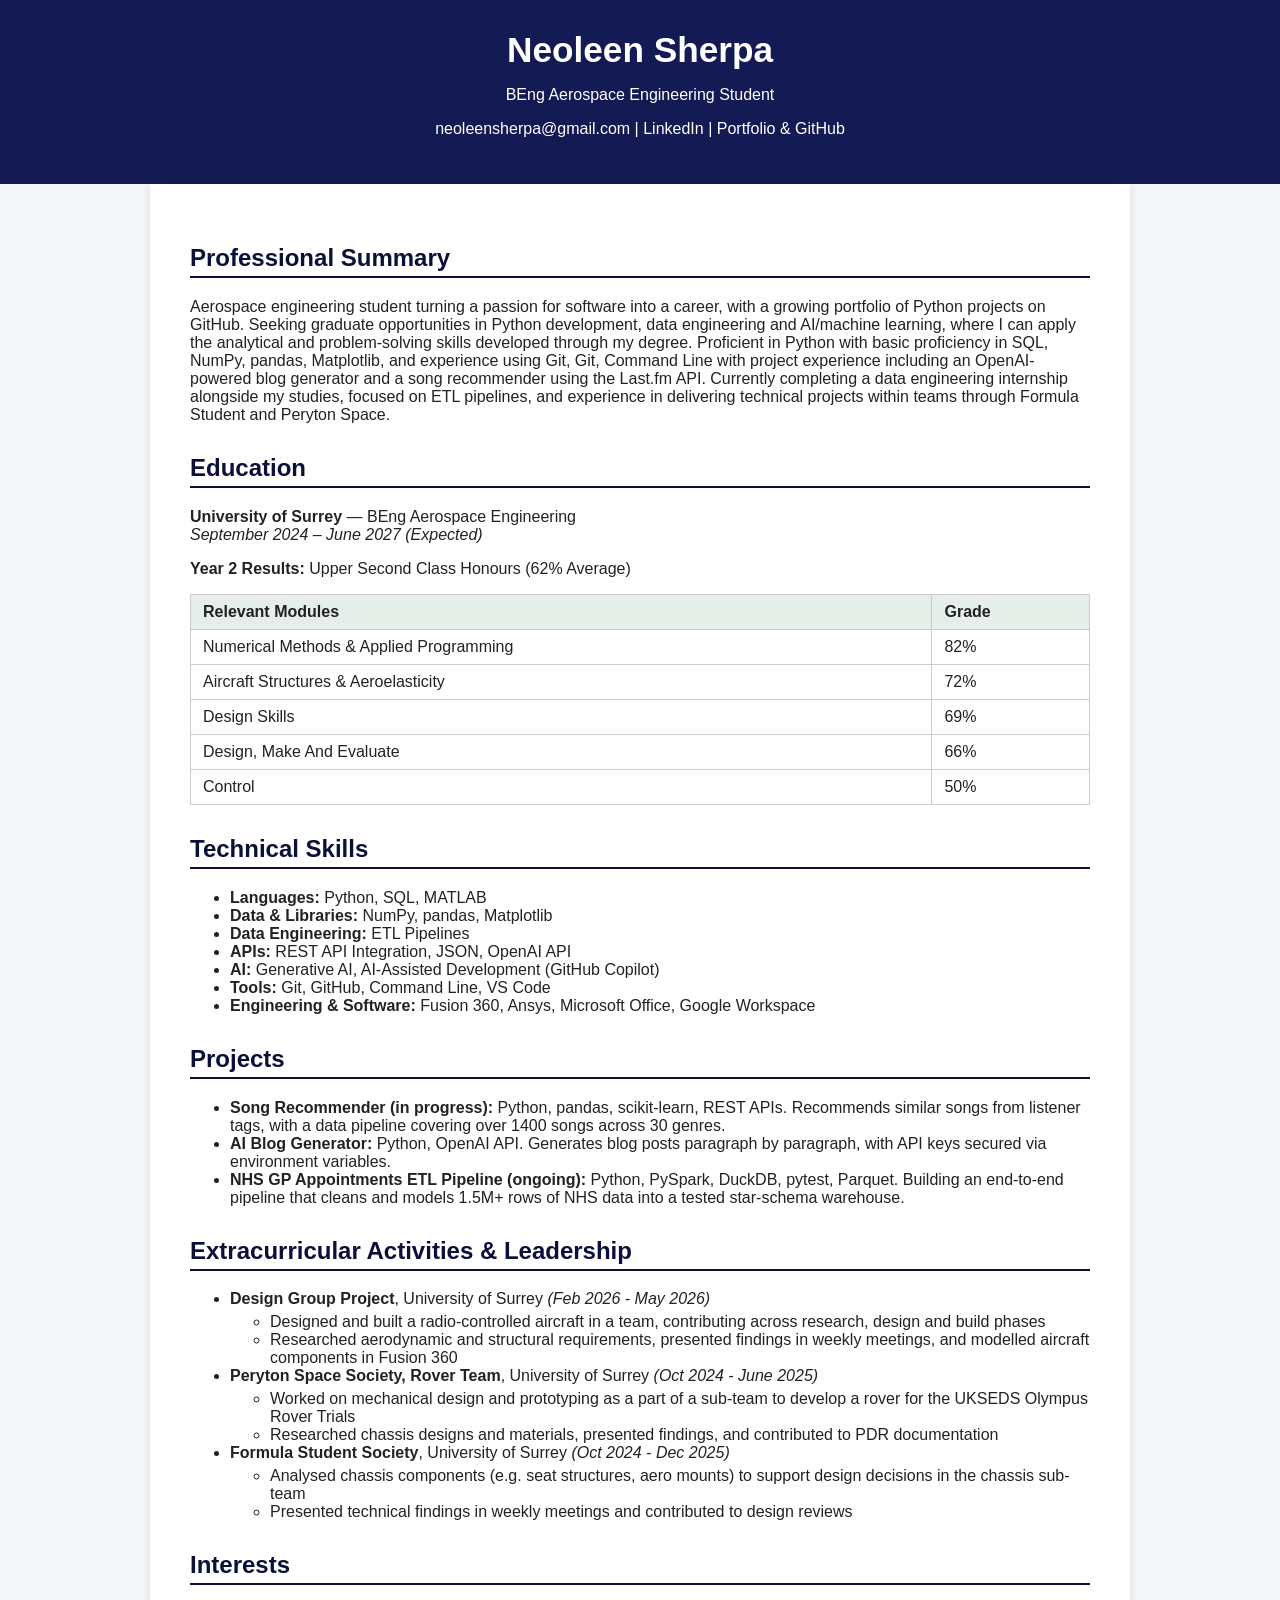
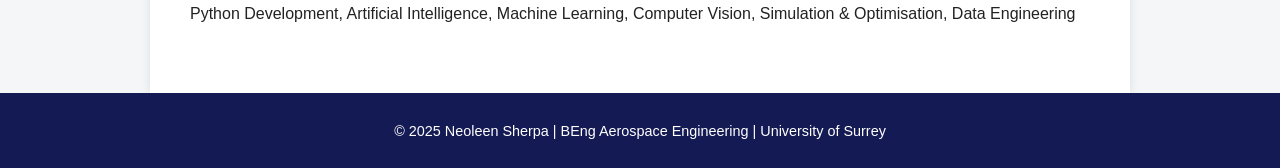
==== docs/index.html @ 85b72d18 "Add docs page with index and icon" ====
<!DOCTYPE html>
<html lang="en">
<head>
  <meta charset="UTF-8">
  <meta name="viewport" content="width=device-width, initial-scale=1.0">
  <title>Neoleen Sherpa | CV</title>
  <link rel="icon" type="image/x-icon" href="neo.ico">
  <link rel="stylesheet" href="stylesheet.css">
  <style>
    body {
      font-family: Arial, sans-serif;
      background-color: #f4f6f7;
      color: #222;
      margin: 0;
      padding: 0;
    }

    header {
      background-color: #141a53;
      color: #fff;
      padding: 30px;
      text-align: center;
    }

    h1 {
      margin: 0;
      font-size: 2.2em;
    }

    h2 {
      color: #0b103b;
      border-bottom: 2px solid #0b103b;
      padding-bottom: 4px;
    }

    main {
      padding: 40px;
      max-width: 900px;
      margin: 0 auto;
      background-color: #fff;
      box-shadow: 0 0 10px rgba(0,0,0,0.1);
    }

    section {
      margin-bottom: 30px;
    }

    table {
      border-collapse: collapse;
      width: 100%;
    }

    th, td {
      border: 1px solid #ccc;
      padding: 8px 12px;
      text-align: left;
    }

    th {
      background-color: #e6eee9;
    }

    ul {
      margin-top: 5px;
    }

    footer {
      background-color: #141a53;
      color: white;
      text-align: center;
      padding: 15px;
      font-size: 0.9em;
    }

    a {
      color: #0b103b;
      text-decoration: none;
    }

    a:hover {
      text-decoration: underline;
    }
  </style>
</head>
<body>
  <header>
    <h1>Neoleen Sherpa</h1>
    <p>BEng Aerospace Engineering Student</p>
    <p>
      <a href="mailto:neoleensherpa@gmail.com" style="color:#fff;">neoleensherpa@gmail.com</a> |
      <a href="https://www.linkedin.com/in/neoleen-sherpa-520845363/" style="color:#fff;">LinkedIn</a> |
      <a href="https://github.com/neoleeen" style="color:#fff;">Portfolio & GitHub</a>
    </p>
  </header>

  <main>
    <section>
      <h2>Professional Summary</h2>
      <p>
        Aerospace engineering student turning a passion for software into a career, with a growing portfolio of Python projects on GitHub.
        Seeking graduate opportunities in Python development, data engineering and AI/machine learning, where I can apply the analytical
        and problem-solving skills developed through my degree. Proficient in Python with basic proficiency in SQL, NumPy, pandas, Matplotlib, 
        and experience using Git, Git, Command Line with project experience including an OpenAI-powered blog generator and a song recommender 
        using the Last.fm API. Currently completing a data engineering internship alongside my studies, focused on ETL pipelines, and experience 
        in delivering technical projects within teams through Formula Student and Peryton Space.
      </p>
    </section>

    <section>
      <h2>Education</h2>
      <p><strong>University of Surrey</strong> — BEng Aerospace Engineering<br>
      <em>September 2024 – June 2027 (Expected)</em></p>

      <p><strong>Year 2 Results:</strong> Upper Second Class Honours (62% Average)</p>
      <table>
        <tr><th>Relevant Modules</th><th>Grade</th></tr>
        <tr><td>Numerical Methods & Applied Programming</td><td>82%</td></tr>
        <tr><td>Aircraft Structures & Aeroelasticity</td><td>72%</td></tr>
        <tr><td>Design Skills</td><td>69%</td></tr>
        <tr><td>Design, Make And Evaluate</td><td>66%</td></tr>
        <tr><td>Control</td><td>50%</td></tr>
      </table>
    </section>

    <section>
      <h2>Technical Skills</h2>
      <ul>
        <li><strong>Languages:</strong> Python, SQL, MATLAB</li>
        <li><strong>Data & Libraries:</strong> NumPy, pandas, Matplotlib</li>
        <li><strong>Data Engineering:</strong> ETL Pipelines</li>
        <li><strong>APIs:</strong> REST API Integration, JSON, OpenAI API</li>
        <li><strong>AI:</strong> Generative AI, AI-Assisted Development (GitHub Copilot)</li>
        <li><strong>Tools:</strong> Git, GitHub, Command Line, VS Code</li>
        <li><strong>Engineering & Software: </strong> Fusion 360, Ansys, Microsoft Office, Google Workspace</li>
      </ul>
    </section>

    <section>
      <h2>Projects</h2>
      <ul>
        <li>
          <strong>Song Recommender (in progress):</strong> Python, pandas, scikit-learn, REST APIs.  
          Recommends similar songs from listener tags, with a data pipeline covering over 1400 songs across 30 genres.
        </li>
        <li>
          <strong>AI Blog Generator:</strong> Python, OpenAI API. 
          Generates blog posts paragraph by paragraph, with API keys secured via environment variables.
        </li>
        <li>
          <strong>NHS GP Appointments ETL Pipeline (ongoing):</strong> Python, PySpark, DuckDB, pytest, Parquet.  
          Building an end-to-end pipeline that cleans and models 1.5M+ rows of NHS data into a tested star-schema warehouse.
        </li>
      </ul>
    </section>

    <section>
      <h2>Extracurricular Activities & Leadership</h2>
      <ul>
        <li>
          <strong> Design Group Project</strong>, University of Surrey <em>(Feb 2026 - May 2026)</em>
          <ul>
            <li>Designed and built a radio-controlled aircraft in a team, contributing across research, design and build phases</li>
            <li>Researched aerodynamic and structural requirements, presented findings in weekly meetings, and modelled aircraft components in Fusion 360</li>
          </ul>
        </li>
        <li>
          <strong>Peryton Space Society, Rover Team</strong>, University of Surrey <em>(Oct 2024 - June 2025)</em>
          <ul>
            <li>Worked on mechanical design and prototyping as a part of a sub-team to develop a rover for the UKSEDS Olympus Rover Trials</li>
            <li>Researched chassis designs and materials, presented findings, and contributed to PDR documentation</li>
          </ul>
        </li>
        <li>
          <strong>Formula Student Society</strong>, University of Surrey <em>(Oct 2024 - Dec 2025)</em>
          <ul>
            <li>Analysed chassis components (e.g. seat structures, aero mounts) to support design decisions in the chassis sub-team</li>
            <li>Presented technical findings in weekly meetings and contributed to design reviews</li>
          </ul>
        </li>
      </ul>
    </section>

    <section>
      <h2>Interests</h2>
      <p> Python Development, Artificial Intelligence, Machine Learning, Computer Vision, Simulation & Optimisation, Data Engineering</p>
    </section>
  </main>

  <footer>
    <p>© 2025 Neoleen Sherpa | BEng Aerospace Engineering | University of Surrey</p>
  </footer>
</body>
</html>
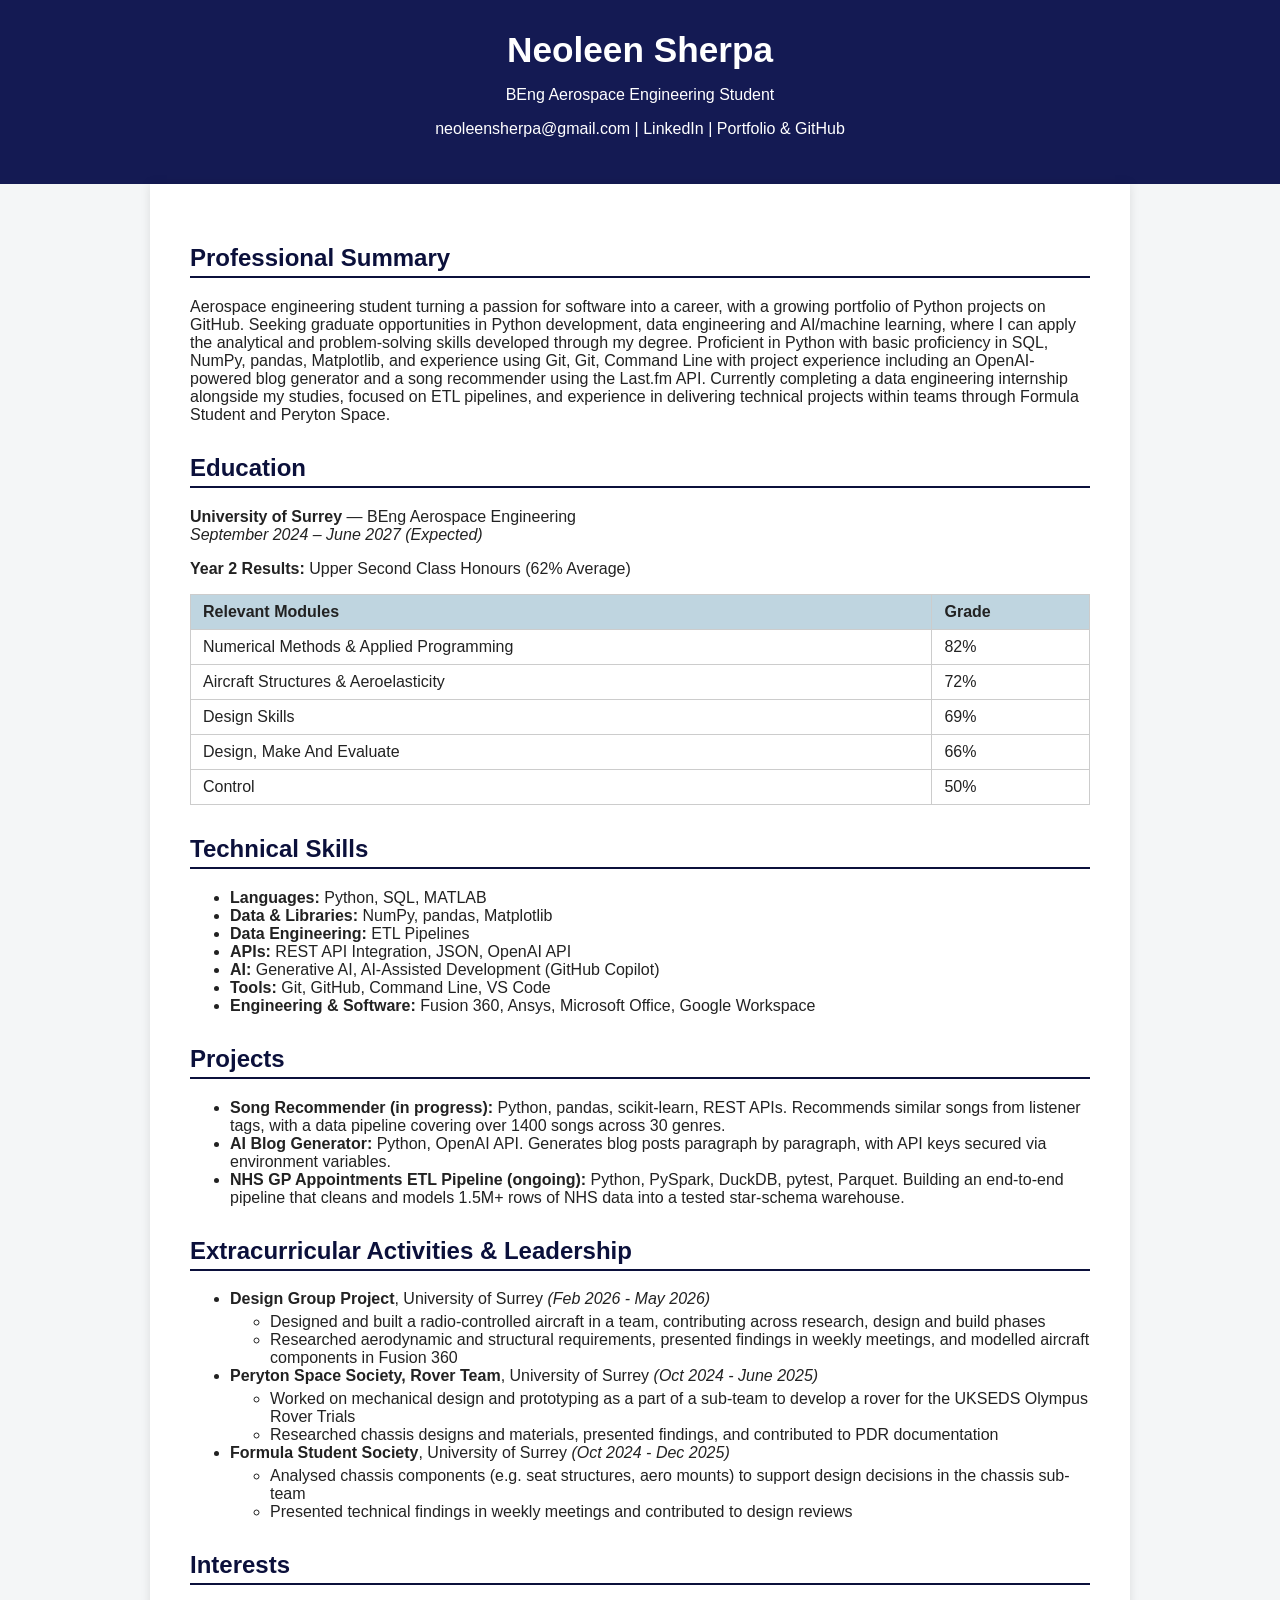
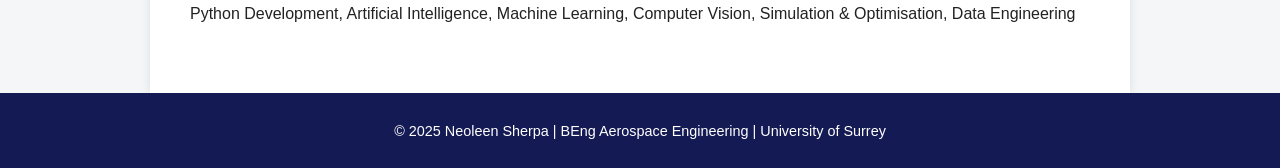
==== commit c5bda3ba: "Change table header background color" ====
--- a/docs/index.html
+++ b/docs/index.html
@@ -5,7 +5,6 @@
   <meta name="viewport" content="width=device-width, initial-scale=1.0">
   <title>Neoleen Sherpa | CV</title>
   <link rel="icon" type="image/x-icon" href="neo.ico">
-  <link rel="stylesheet" href="stylesheet.css">
   <style>
     body {
       font-family: Arial, sans-serif;
@@ -57,7 +56,7 @@
     }
 
     th {
-      background-color: #e6eee9;
+      background-color: #bfd5e0;
     }
 
     ul {
@@ -190,4 +189,4 @@
     <p>© 2025 Neoleen Sherpa | BEng Aerospace Engineering | University of Surrey</p>
   </footer>
 </body>
-</html>+</html>
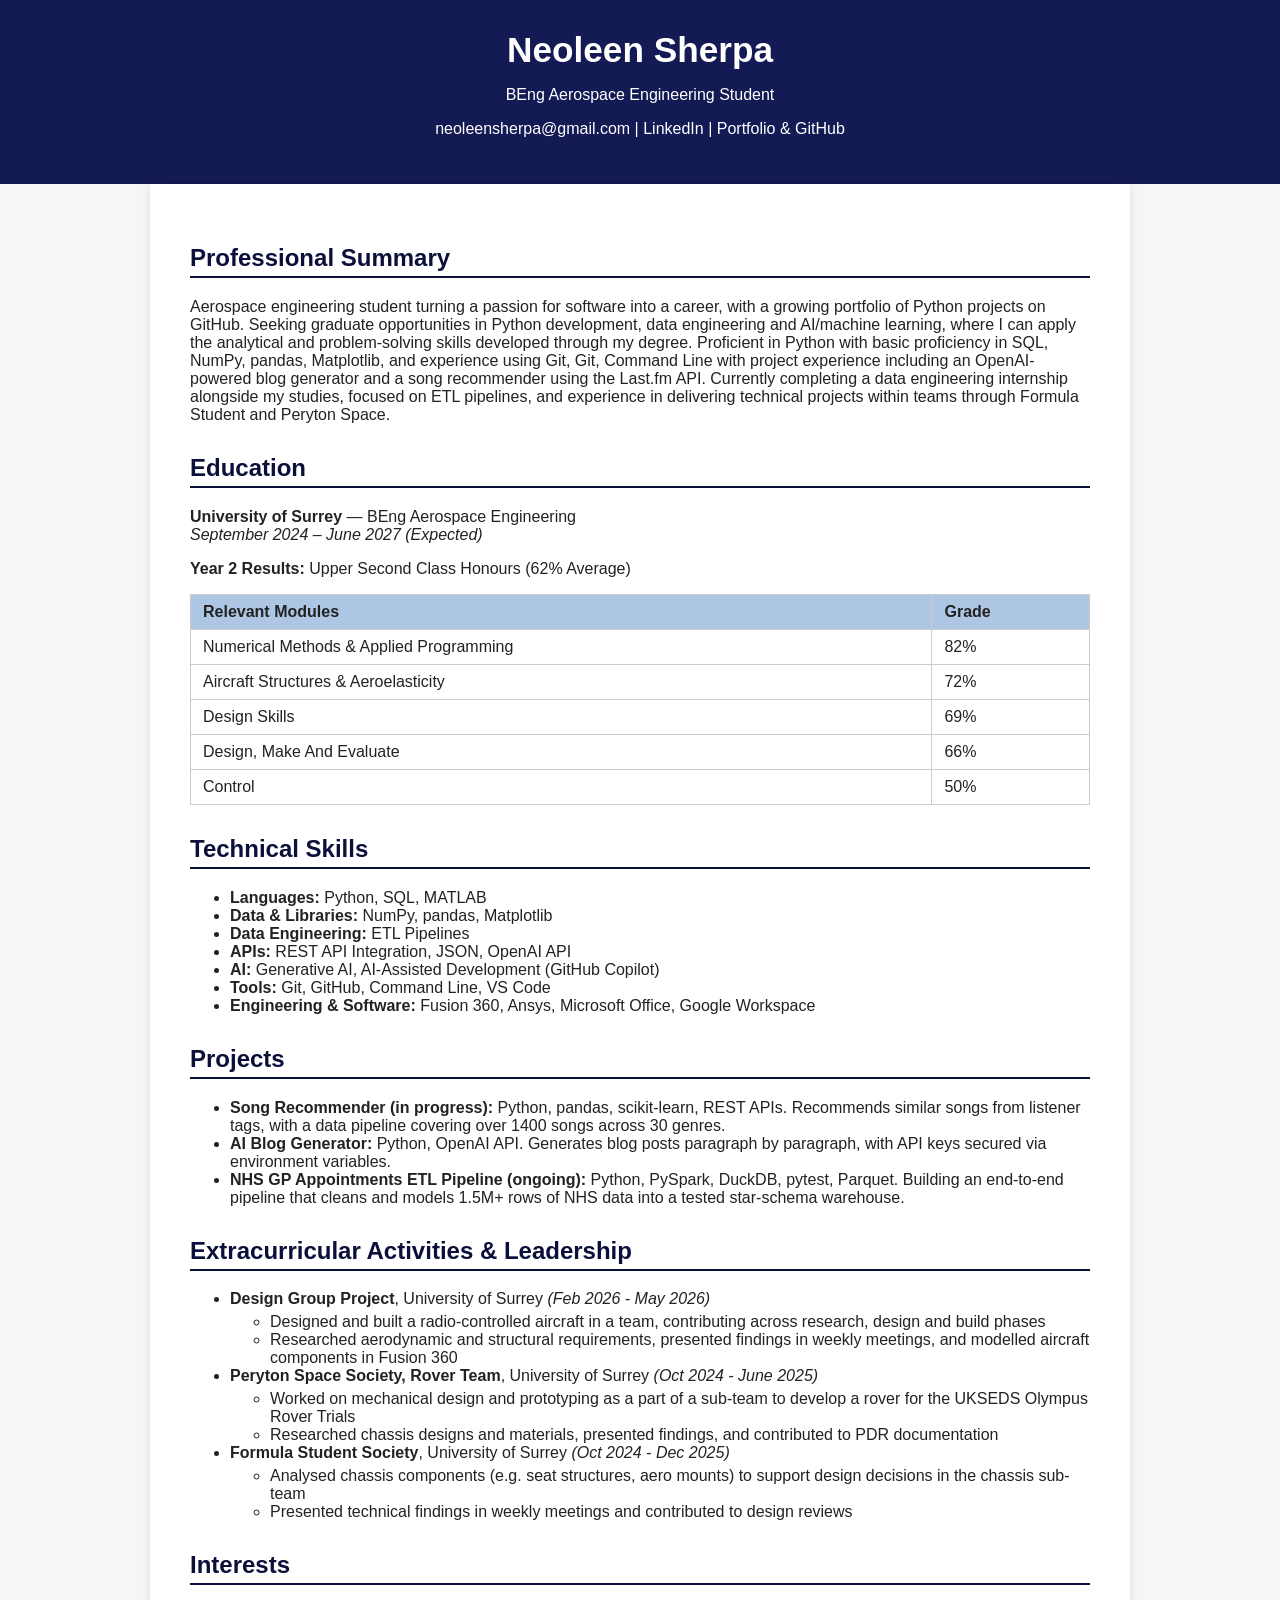
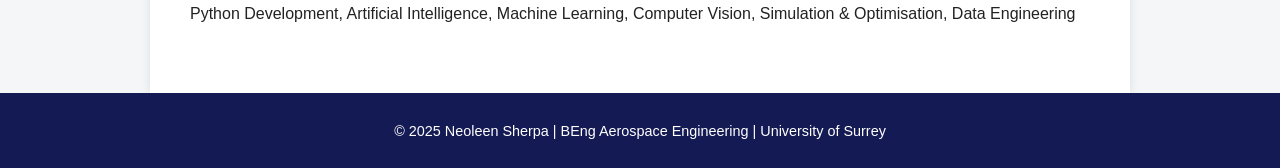
==== commit c7faf2f7: "Change table header background color" ====
--- a/docs/index.html
+++ b/docs/index.html
@@ -56,7 +56,7 @@
     }
 
     th {
-      background-color: #bfd5e0;
+      background-color: #adc6e4;
     }
 
     ul {
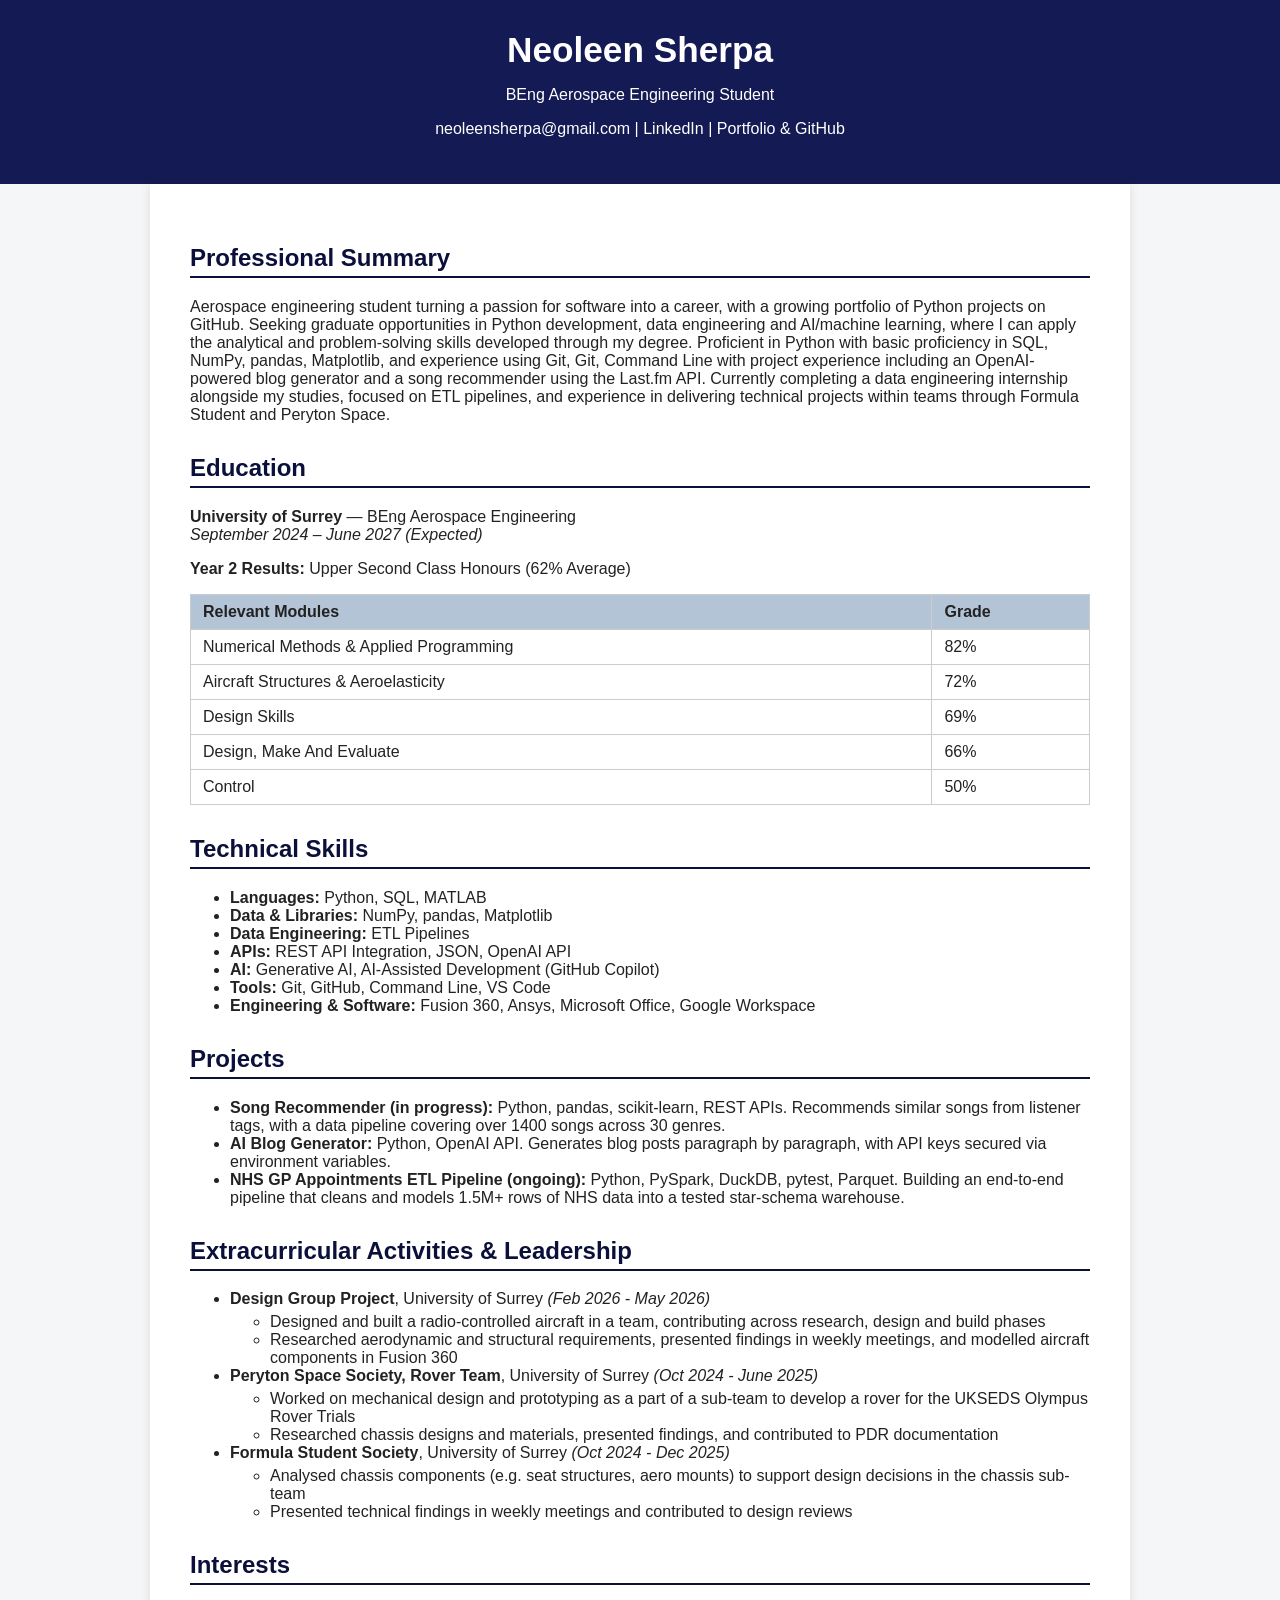
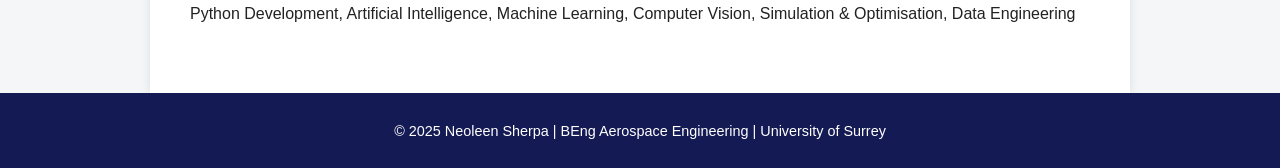
==== commit 5179f891: "Change table header background color" ====
--- a/docs/index.html
+++ b/docs/index.html
@@ -56,7 +56,7 @@
     }
 
     th {
-      background-color: #adc6e4;
+      background-color: #b3c4d7;
     }
 
     ul {
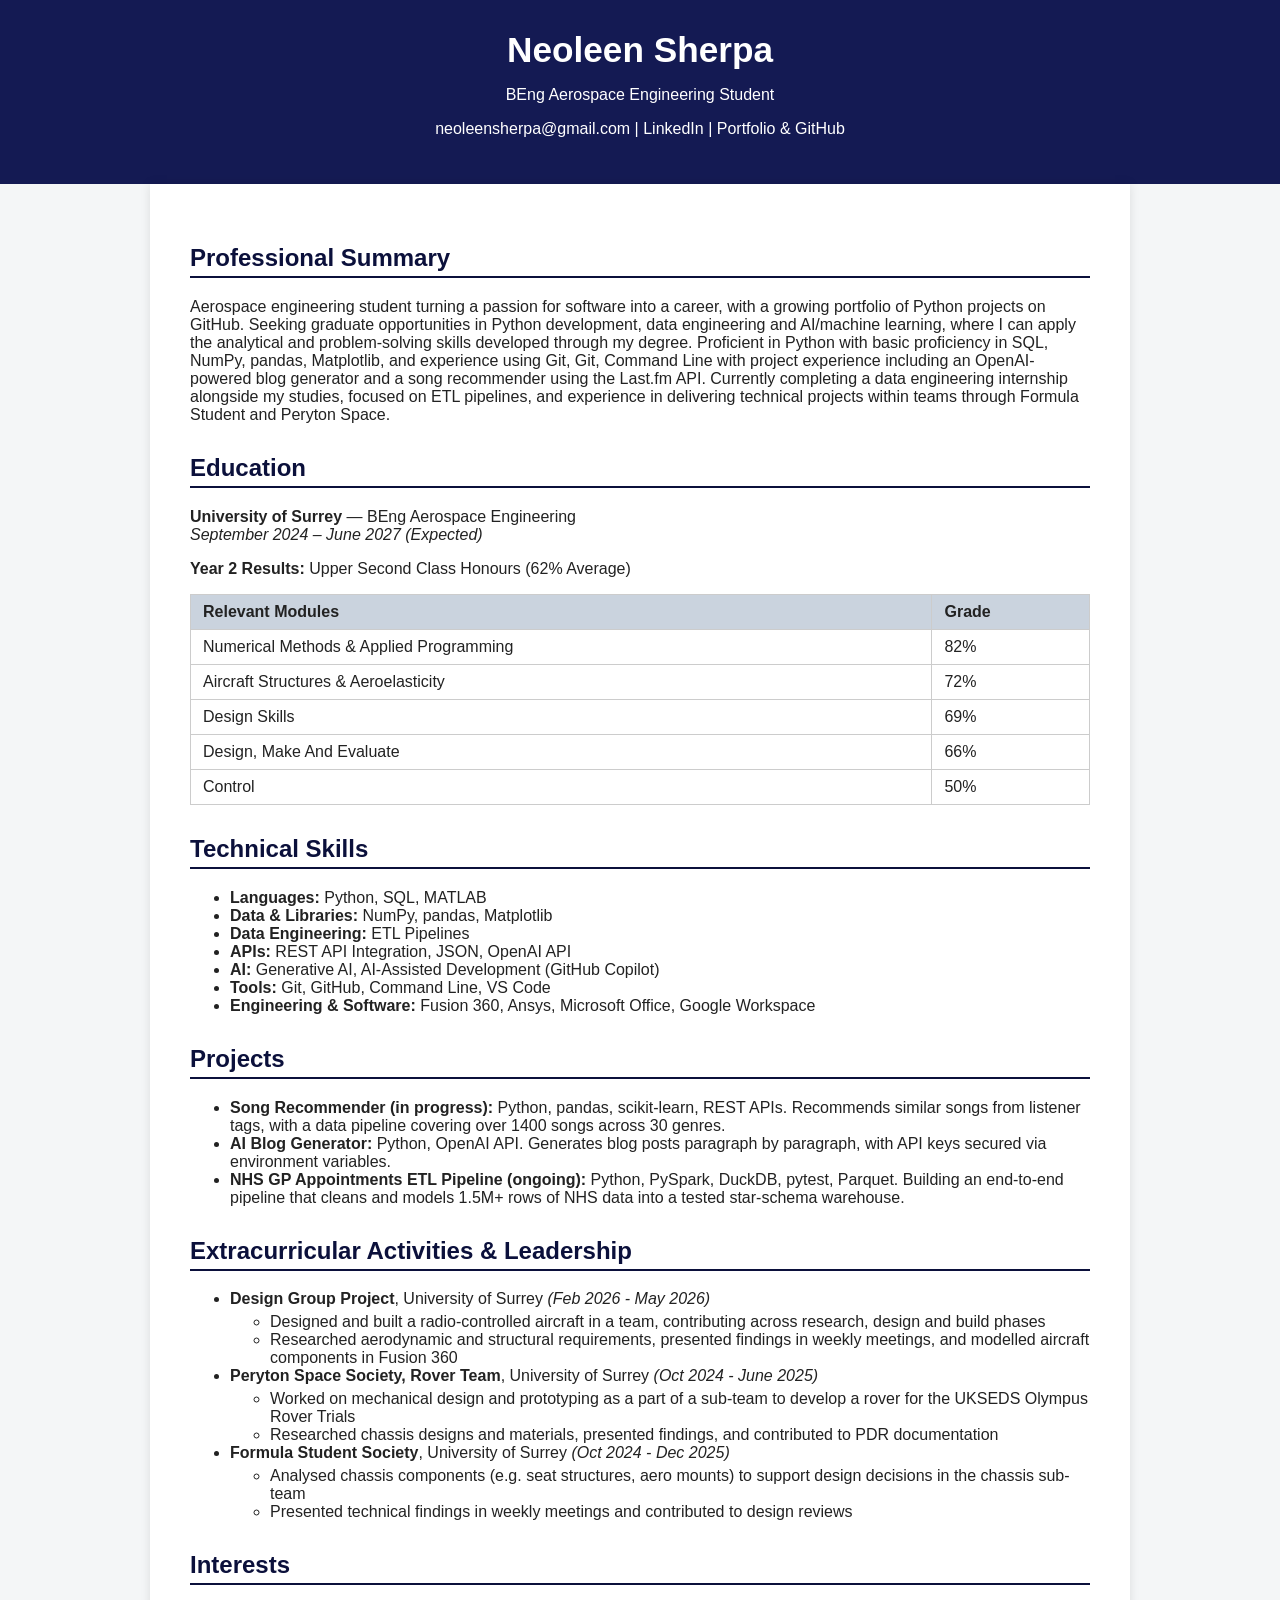
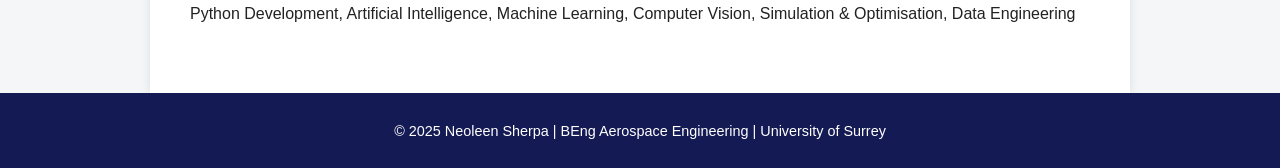
==== commit 0565d1a9: "Update index.html" ====
--- a/docs/index.html
+++ b/docs/index.html
@@ -56,7 +56,7 @@
     }
 
     th {
-      background-color: #b3c4d7;
+      background-color: #cad3de;
     }
 
     ul {
